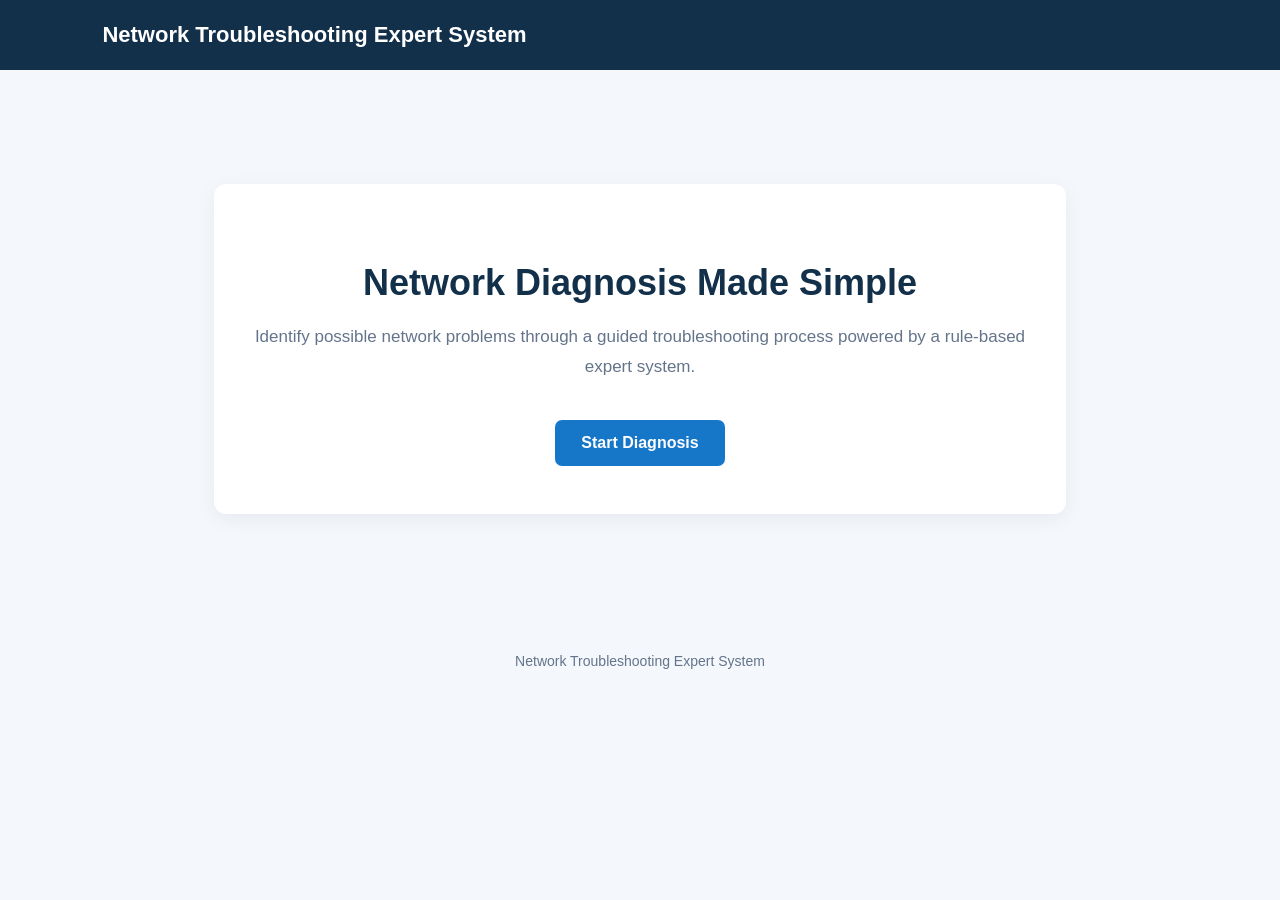
==== Backend/network-troubleshooting/src/main/resources/templates/index.html @ 53e064cd "add front end structure" ====
<!DOCTYPE html>
<html lang="en">
<head>
    <meta charset="UTF-8">
    <meta name="viewport" content="width=device-width, initial-scale=1.0">
    <title>Network Troubleshooting Expert System</title>

    <style>
        * {
            box-sizing: border-box;
        }

        body {
            margin: 0;
            font-family: Arial, sans-serif;
            background: #f4f7fb;
            color: #1e293b;
        }

        header {
            background: #12304a;
            color: white;
            padding: 22px 8%;
        }

        header h2 {
            margin: 0;
            font-size: 22px;
        }

        main {
            max-width: 900px;
            margin: 90px auto;
            padding: 24px;
            text-align: center;
        }

        .card {
            background: white;
            padding: 48px 30px;
            border-radius: 12px;
            box-shadow: 0 5px 20px rgba(0, 0, 0, 0.06);
        }

        h1 {
            color: #12304a;
            font-size: 36px;
            margin-bottom: 18px;
        }

        p {
            color: #64748b;
            line-height: 1.8;
            font-size: 17px;
        }

        .button {
            display: inline-block;
            margin-top: 20px;
            padding: 14px 26px;
            background: #1677c8;
            color: white;
            text-decoration: none;
            border-radius: 7px;
            font-weight: bold;
        }

        .button:hover {
            background: #105fa1;
        }

        footer {
            text-align: center;
            padding: 25px;
            color: #64748b;
            font-size: 14px;
        }
    </style>
</head>

<body>

<header>
    <h2>Network Troubleshooting Expert System</h2>
</header>

<main>
    <section class="card">
        <h1>Network Diagnosis Made Simple</h1>

        <p>
            Identify possible network problems through a guided
            troubleshooting process powered by a rule-based expert system.
        </p>

        <a href="/diagnosis" class="button">
            Start Diagnosis
        </a>
    </section>
</main>

<footer>
    Network Troubleshooting Expert System
</footer>

</body>
</html>
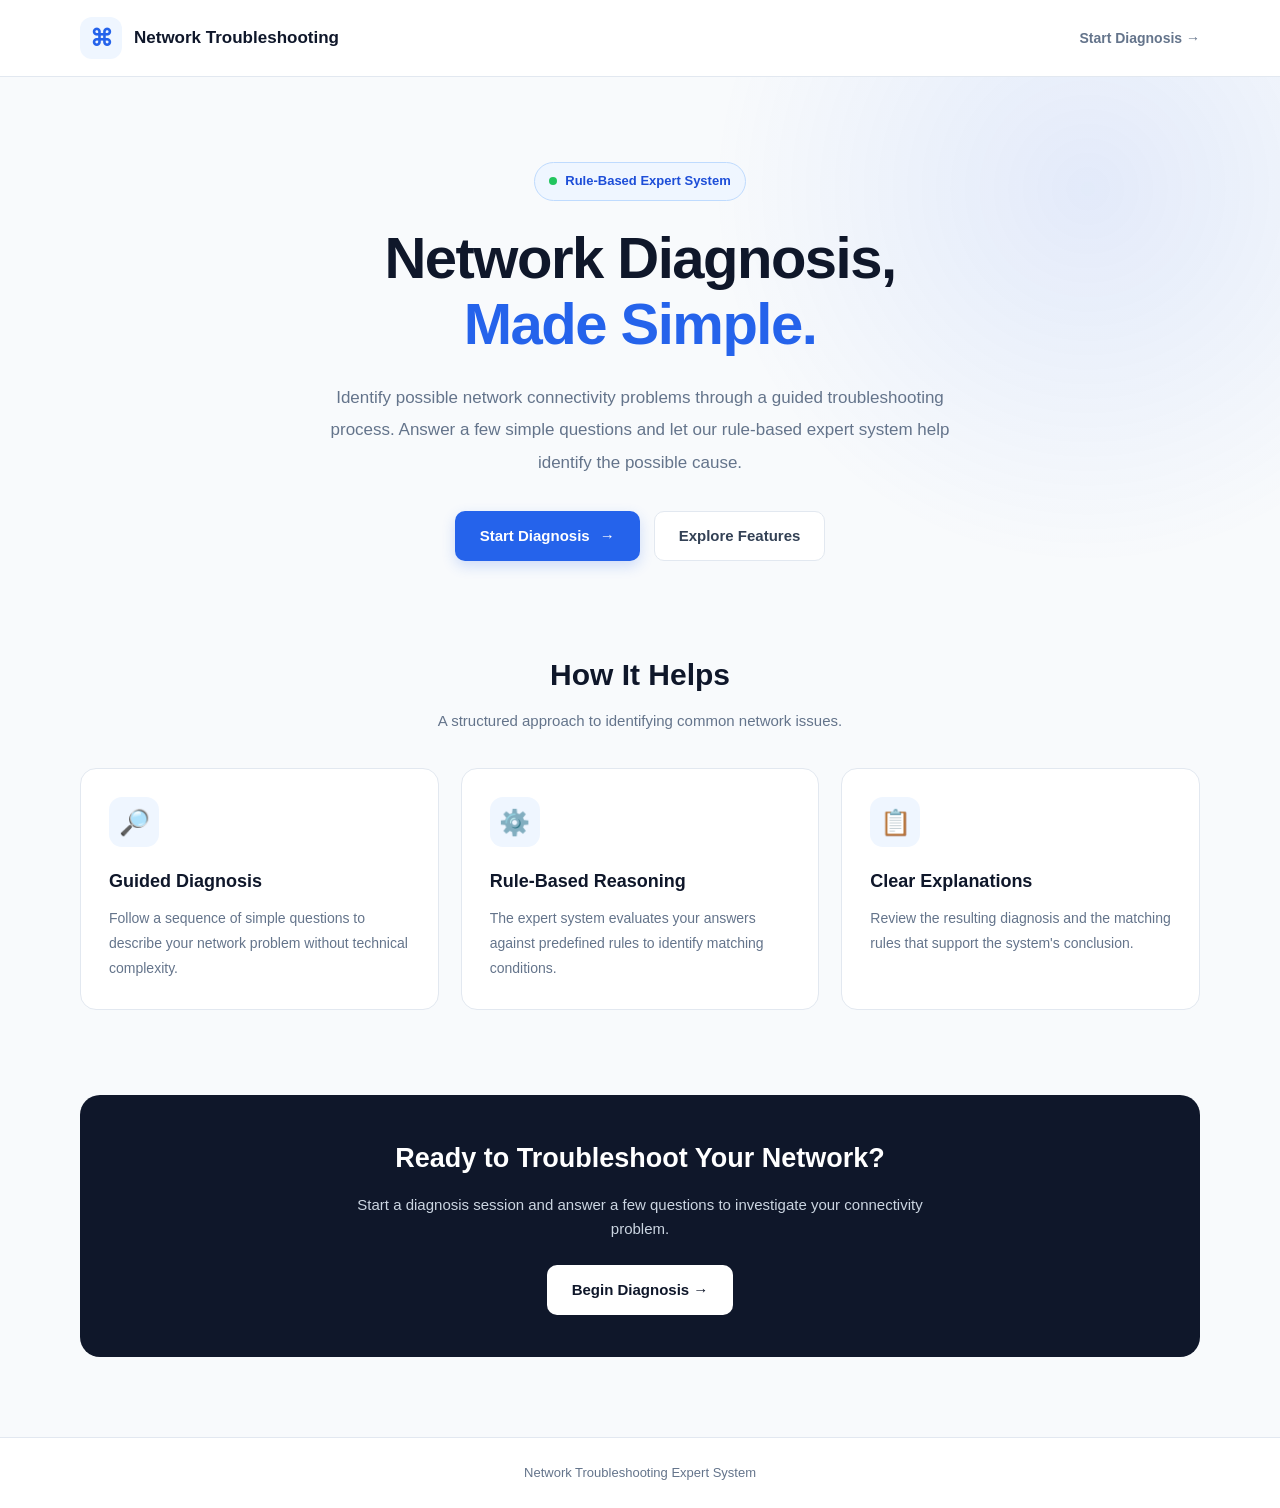
==== commit c56f55fe: "adding and finishing frontend" ====
--- a/Backend/network-troubleshooting/src/main/resources/templates/index.html
+++ b/Backend/network-troubleshooting/src/main/resources/templates/index.html
@@ -1,80 +1,361 @@
-
 <!DOCTYPE html>
-<html lang="en">
+<html lang="en" xmlns:th="http://www.thymeleaf.org">
 <head>
     <meta charset="UTF-8">
     <meta name="viewport" content="width=device-width, initial-scale=1.0">
-    <title>Network Troubleshooting Expert System</title>
+
+    <title>Network Troubleshooting | Expert System</title>
 
     <style>
         * {
             box-sizing: border-box;
+            margin: 0;
+            padding: 0;
+        }
+
+        :root {
+            --primary: #2563eb;
+            --primary-dark: #1d4ed8;
+            --navy: #0f172a;
+            --text: #334155;
+            --muted: #64748b;
+            --background: #f8fafc;
+            --border: #e2e8f0;
+        }
+
+        html {
+            scroll-behavior: smooth;
         }
 
         body {
-            margin: 0;
-            font-family: Arial, sans-serif;
-            background: #f4f7fb;
-            color: #1e293b;
-        }
+            font-family: Arial, Helvetica, sans-serif;
+            background: var(--background);
+            color: var(--text);
+            line-height: 1.6;
+        }
+
+        a {
+            text-decoration: none;
+        }
+
+        .container {
+            width: min(1120px, 90%);
+            margin: 0 auto;
+        }
+
+        /* Navigation */
 
         header {
-            background: #12304a;
+            background: #ffffff;
+            border-bottom: 1px solid var(--border);
+        }
+
+        .navbar {
+            min-height: 76px;
+            display: flex;
+            align-items: center;
+            justify-content: space-between;
+            gap: 20px;
+        }
+
+        .brand {
+            display: flex;
+            align-items: center;
+            gap: 12px;
+            color: var(--navy);
+            font-size: 17px;
+            font-weight: 700;
+        }
+
+        .brand-icon {
+            width: 42px;
+            height: 42px;
+            display: grid;
+            place-items: center;
+            border-radius: 12px;
+            background: #eff6ff;
+            color: var(--primary);
+            font-size: 23px;
+        }
+
+        .nav-link {
+            color: var(--muted);
+            font-size: 14px;
+            font-weight: 600;
+        }
+
+        .nav-link:hover {
+            color: var(--primary);
+        }
+
+        /* Hero */
+
+        .hero {
+            padding: 85px 0 75px;
+            background:
+                    radial-gradient(
+                            circle at 85% 20%,
+                            rgba(37, 99, 235, 0.10),
+                            transparent 32%
+                    ),
+                    var(--background);
+        }
+
+        .hero-content {
+            max-width: 790px;
+            margin: 0 auto;
+            text-align: center;
+        }
+
+        .eyebrow {
+            display: inline-flex;
+            align-items: center;
+            gap: 8px;
+            padding: 8px 14px;
+            border: 1px solid #bfdbfe;
+            border-radius: 999px;
+            background: #eff6ff;
+            color: var(--primary-dark);
+            font-size: 13px;
+            font-weight: 700;
+            margin-bottom: 24px;
+        }
+
+        .status-dot {
+            width: 8px;
+            height: 8px;
+            background: #22c55e;
+            border-radius: 50%;
+        }
+
+        .hero h1 {
+            color: var(--navy);
+            font-size: clamp(36px, 5vw, 58px);
+            line-height: 1.15;
+            letter-spacing: -1.5px;
+            margin-bottom: 24px;
+        }
+
+        .hero h1 span {
+            color: var(--primary);
+        }
+
+        .hero-description {
+            max-width: 660px;
+            margin: 0 auto;
+            color: var(--muted);
+            font-size: 17px;
+            line-height: 1.9;
+        }
+
+        .hero-actions {
+            display: flex;
+            align-items: center;
+            justify-content: center;
+            gap: 14px;
+            flex-wrap: wrap;
+            margin-top: 32px;
+        }
+
+        .button {
+            min-height: 50px;
+            display: inline-flex;
+            align-items: center;
+            justify-content: center;
+            gap: 10px;
+            padding: 0 24px;
+            border: 1px solid transparent;
+            border-radius: 10px;
+            font-size: 15px;
+            font-weight: 700;
+            transition: 0.2s ease;
+        }
+
+        .button-primary {
+            background: var(--primary);
             color: white;
-            padding: 22px 8%;
-        }
-
-        header h2 {
-            margin: 0;
-            font-size: 22px;
-        }
-
-        main {
-            max-width: 900px;
-            margin: 90px auto;
-            padding: 24px;
+            box-shadow: 0 5px 14px rgba(37, 99, 235, 0.20);
+        }
+
+        .button-primary:hover {
+            background: var(--primary-dark);
+            transform: translateY(-2px);
+        }
+
+        .button-secondary {
+            background: white;
+            color: var(--text);
+            border-color: var(--border);
+        }
+
+        .button-secondary:hover {
+            border-color: #93c5fd;
+            color: var(--primary);
+        }
+
+        /* Features */
+
+        .features {
+            padding: 15px 0 85px;
+        }
+
+        .section-heading {
             text-align: center;
-        }
-
-        .card {
+            margin-bottom: 35px;
+        }
+
+        .section-heading h2 {
+            color: var(--navy);
+            font-size: 30px;
+            margin-bottom: 10px;
+        }
+
+        .section-heading p {
+            color: var(--muted);
+            font-size: 15px;
+        }
+
+        .feature-grid {
+            display: grid;
+            grid-template-columns: repeat(3, minmax(0, 1fr));
+            gap: 22px;
+        }
+
+        .feature-card {
+            padding: 28px;
             background: white;
-            padding: 48px 30px;
-            border-radius: 12px;
-            box-shadow: 0 5px 20px rgba(0, 0, 0, 0.06);
-        }
-
-        h1 {
-            color: #12304a;
-            font-size: 36px;
-            margin-bottom: 18px;
-        }
-
-        p {
-            color: #64748b;
+            border: 1px solid var(--border);
+            border-radius: 16px;
+            transition: 0.2s ease;
+        }
+
+        .feature-card:hover {
+            transform: translateY(-4px);
+            border-color: #bfdbfe;
+            box-shadow: 0 12px 28px rgba(15, 23, 42, 0.06);
+        }
+
+        .feature-icon {
+            width: 50px;
+            height: 50px;
+            display: grid;
+            place-items: center;
+            margin-bottom: 20px;
+            border-radius: 13px;
+            background: #eff6ff;
+            font-size: 25px;
+        }
+
+        .feature-card h3 {
+            color: var(--navy);
+            font-size: 18px;
+            margin-bottom: 10px;
+        }
+
+        .feature-card p {
+            color: var(--muted);
+            font-size: 14px;
             line-height: 1.8;
-            font-size: 17px;
-        }
-
-        .button {
-            display: inline-block;
-            margin-top: 20px;
-            padding: 14px 26px;
-            background: #1677c8;
+        }
+
+        /* Call to action */
+
+        .cta {
+            padding: 0 0 80px;
+        }
+
+        .cta-card {
+            padding: 42px 30px;
+            border-radius: 20px;
+            background: var(--navy);
+            text-align: center;
             color: white;
-            text-decoration: none;
-            border-radius: 7px;
-            font-weight: bold;
-        }
-
-        .button:hover {
-            background: #105fa1;
-        }
+        }
+
+        .cta-card h2 {
+            font-size: 27px;
+            margin-bottom: 12px;
+        }
+
+        .cta-card p {
+            max-width: 600px;
+            margin: 0 auto;
+            color: #cbd5e1;
+            font-size: 15px;
+        }
+
+        .cta-card .button {
+            margin-top: 24px;
+            background: white;
+            color: var(--navy);
+        }
+
+        .cta-card .button:hover {
+            background: #dbeafe;
+        }
+
+        /* Footer */
 
         footer {
+            padding: 25px 0;
+            border-top: 1px solid var(--border);
+            background: white;
             text-align: center;
-            padding: 25px;
-            color: #64748b;
-            font-size: 14px;
+            color: var(--muted);
+            font-size: 13px;
+        }
+
+        /* Responsive layout */
+
+        @media (max-width: 800px) {
+            .hero {
+                padding: 65px 0;
+            }
+
+            .feature-grid {
+                grid-template-columns: 1fr;
+            }
+
+            .feature-card {
+                padding: 24px;
+            }
+        }
+
+        @media (max-width: 480px) {
+            .brand {
+                font-size: 13px;
+            }
+
+            .brand-icon {
+                width: 36px;
+                height: 36px;
+                font-size: 20px;
+            }
+
+            .hero h1 {
+                letter-spacing: -0.8px;
+            }
+
+            .hero-description {
+                font-size: 15px;
+            }
+
+            .hero-actions {
+                flex-direction: column;
+            }
+
+            .hero-actions .button {
+                width: 100%;
+            }
+
+            .section-heading h2,
+            .cta-card h2 {
+                font-size: 24px;
+            }
+
+            .cta-card {
+                padding: 32px 22px;
+            }
         }
     </style>
 </head>
@@ -82,26 +363,115 @@
 <body>
 
 <header>
-    <h2>Network Troubleshooting Expert System</h2>
+    <div class="container navbar">
+        <a href="/" class="brand">
+            <span class="brand-icon">⌘</span>
+            <span>Network Troubleshooting</span>
+        </a>
+
+        <a href="/diagnosis" class="nav-link">
+            Start Diagnosis →
+        </a>
+    </div>
 </header>
 
 <main>
-    <section class="card">
-        <h1>Network Diagnosis Made Simple</h1>
-
-        <p>
-            Identify possible network problems through a guided
-            troubleshooting process powered by a rule-based expert system.
-        </p>
-
-        <a href="/diagnosis" class="button">
-            Start Diagnosis
-        </a>
+    <section class="hero">
+        <div class="container hero-content">
+
+            <div class="eyebrow">
+                <span class="status-dot"></span>
+                Rule-Based Expert System
+            </div>
+
+            <h1>
+                Network Diagnosis,<br>
+                <span>Made Simple.</span>
+            </h1>
+
+            <p class="hero-description">
+                Identify possible network connectivity problems through
+                a guided troubleshooting process. Answer a few simple
+                questions and let our rule-based expert system help
+                identify the possible cause.
+            </p>
+
+            <div class="hero-actions">
+                <a href="/diagnosis" class="button button-primary">
+                    Start Diagnosis <span>→</span>
+                </a>
+
+                <a href="#features" class="button button-secondary">
+                    Explore Features
+                </a>
+            </div>
+
+        </div>
+    </section>
+
+    <section class="features" id="features">
+        <div class="container">
+
+            <div class="section-heading">
+                <h2>How It Helps</h2>
+                <p>A structured approach to identifying common network issues.</p>
+            </div>
+
+            <div class="feature-grid">
+
+                <article class="feature-card">
+                    <div class="feature-icon">🔎</div>
+                    <h3>Guided Diagnosis</h3>
+                    <p>
+                        Follow a sequence of simple questions to describe
+                        your network problem without technical complexity.
+                    </p>
+                </article>
+
+                <article class="feature-card">
+                    <div class="feature-icon">⚙️</div>
+                    <h3>Rule-Based Reasoning</h3>
+                    <p>
+                        The expert system evaluates your answers against
+                        predefined rules to identify matching conditions.
+                    </p>
+                </article>
+
+                <article class="feature-card">
+                    <div class="feature-icon">📋</div>
+                    <h3>Clear Explanations</h3>
+                    <p>
+                        Review the resulting diagnosis and the matching
+                        rules that support the system's conclusion.
+                    </p>
+                </article>
+
+            </div>
+        </div>
+    </section>
+
+    <section class="cta">
+        <div class="container">
+            <div class="cta-card">
+                <h2>Ready to Troubleshoot Your Network?</h2>
+
+                <p>
+                    Start a diagnosis session and answer a few questions
+                    to investigate your connectivity problem.
+                </p>
+
+                <a href="/diagnosis" class="button">
+                    Begin Diagnosis →
+                </a>
+            </div>
+        </div>
     </section>
 </main>
 
 <footer>
-    Network Troubleshooting Expert System
+    <div class="container">
+        Network Troubleshooting Expert System
+    </div>
 </footer>
 
 </body>
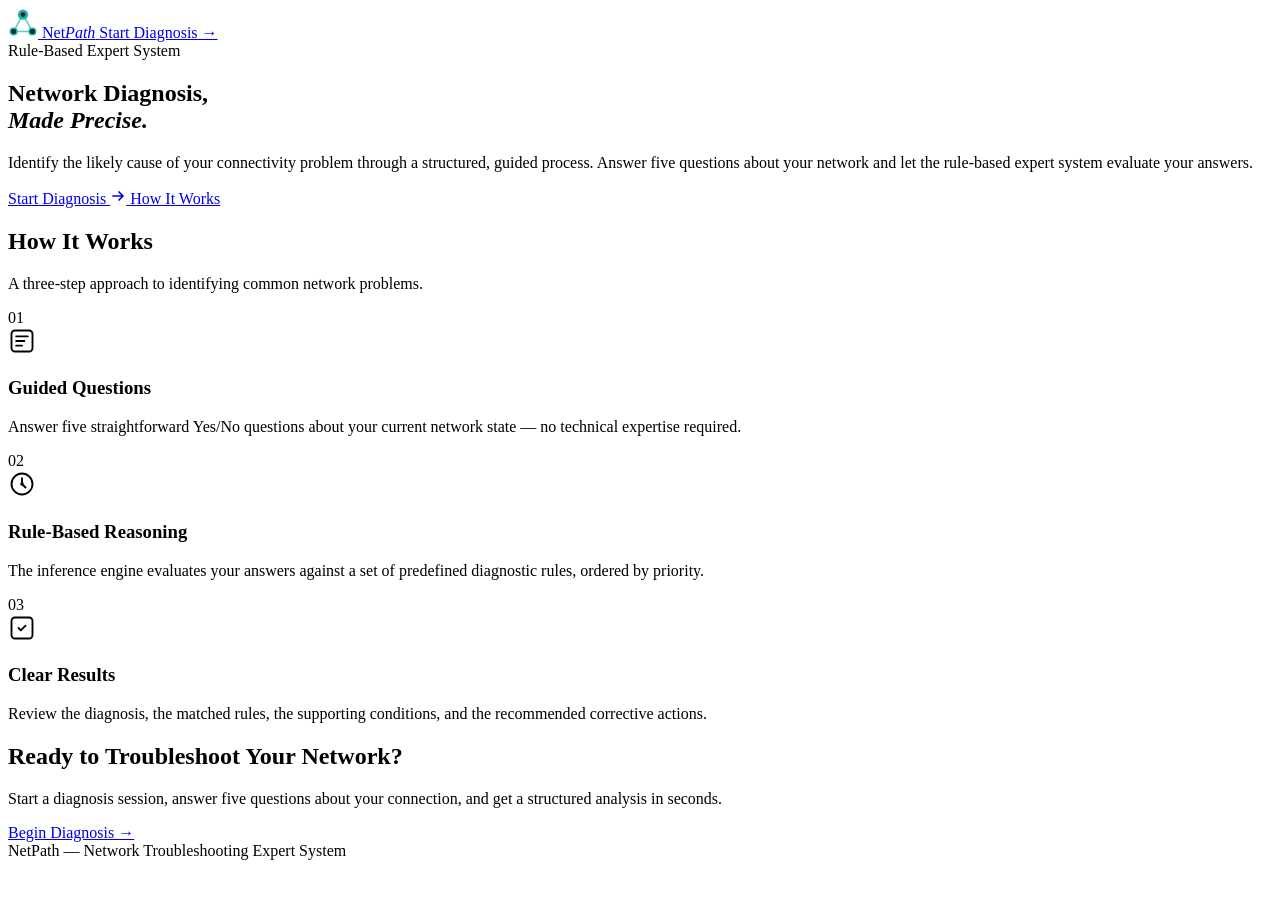
==== commit d4c9f6d3: "Editing frontend and make it dark theme" ====
--- a/Backend/network-troubleshooting/src/main/resources/templates/index.html
+++ b/Backend/network-troubleshooting/src/main/resources/templates/index.html
@@ -4,473 +4,160 @@
     <meta charset="UTF-8">
     <meta name="viewport" content="width=device-width, initial-scale=1.0">
 
-    <title>Network Troubleshooting | Expert System</title>
+    <title>NetPath | Network Troubleshooting Expert System</title>
 
-    <style>
-        * {
-            box-sizing: border-box;
-            margin: 0;
-            padding: 0;
-        }
-
-        :root {
-            --primary: #2563eb;
-            --primary-dark: #1d4ed8;
-            --navy: #0f172a;
-            --text: #334155;
-            --muted: #64748b;
-            --background: #f8fafc;
-            --border: #e2e8f0;
-        }
-
-        html {
-            scroll-behavior: smooth;
-        }
-
-        body {
-            font-family: Arial, Helvetica, sans-serif;
-            background: var(--background);
-            color: var(--text);
-            line-height: 1.6;
-        }
-
-        a {
-            text-decoration: none;
-        }
-
-        .container {
-            width: min(1120px, 90%);
-            margin: 0 auto;
-        }
-
-        /* Navigation */
-
-        header {
-            background: #ffffff;
-            border-bottom: 1px solid var(--border);
-        }
-
-        .navbar {
-            min-height: 76px;
-            display: flex;
-            align-items: center;
-            justify-content: space-between;
-            gap: 20px;
-        }
-
-        .brand {
-            display: flex;
-            align-items: center;
-            gap: 12px;
-            color: var(--navy);
-            font-size: 17px;
-            font-weight: 700;
-        }
-
-        .brand-icon {
-            width: 42px;
-            height: 42px;
-            display: grid;
-            place-items: center;
-            border-radius: 12px;
-            background: #eff6ff;
-            color: var(--primary);
-            font-size: 23px;
-        }
-
-        .nav-link {
-            color: var(--muted);
-            font-size: 14px;
-            font-weight: 600;
-        }
-
-        .nav-link:hover {
-            color: var(--primary);
-        }
-
-        /* Hero */
-
-        .hero {
-            padding: 85px 0 75px;
-            background:
-                    radial-gradient(
-                            circle at 85% 20%,
-                            rgba(37, 99, 235, 0.10),
-                            transparent 32%
-                    ),
-                    var(--background);
-        }
-
-        .hero-content {
-            max-width: 790px;
-            margin: 0 auto;
-            text-align: center;
-        }
-
-        .eyebrow {
-            display: inline-flex;
-            align-items: center;
-            gap: 8px;
-            padding: 8px 14px;
-            border: 1px solid #bfdbfe;
-            border-radius: 999px;
-            background: #eff6ff;
-            color: var(--primary-dark);
-            font-size: 13px;
-            font-weight: 700;
-            margin-bottom: 24px;
-        }
-
-        .status-dot {
-            width: 8px;
-            height: 8px;
-            background: #22c55e;
-            border-radius: 50%;
-        }
-
-        .hero h1 {
-            color: var(--navy);
-            font-size: clamp(36px, 5vw, 58px);
-            line-height: 1.15;
-            letter-spacing: -1.5px;
-            margin-bottom: 24px;
-        }
-
-        .hero h1 span {
-            color: var(--primary);
-        }
-
-        .hero-description {
-            max-width: 660px;
-            margin: 0 auto;
-            color: var(--muted);
-            font-size: 17px;
-            line-height: 1.9;
-        }
-
-        .hero-actions {
-            display: flex;
-            align-items: center;
-            justify-content: center;
-            gap: 14px;
-            flex-wrap: wrap;
-            margin-top: 32px;
-        }
-
-        .button {
-            min-height: 50px;
-            display: inline-flex;
-            align-items: center;
-            justify-content: center;
-            gap: 10px;
-            padding: 0 24px;
-            border: 1px solid transparent;
-            border-radius: 10px;
-            font-size: 15px;
-            font-weight: 700;
-            transition: 0.2s ease;
-        }
-
-        .button-primary {
-            background: var(--primary);
-            color: white;
-            box-shadow: 0 5px 14px rgba(37, 99, 235, 0.20);
-        }
-
-        .button-primary:hover {
-            background: var(--primary-dark);
-            transform: translateY(-2px);
-        }
-
-        .button-secondary {
-            background: white;
-            color: var(--text);
-            border-color: var(--border);
-        }
-
-        .button-secondary:hover {
-            border-color: #93c5fd;
-            color: var(--primary);
-        }
-
-        /* Features */
-
-        .features {
-            padding: 15px 0 85px;
-        }
-
-        .section-heading {
-            text-align: center;
-            margin-bottom: 35px;
-        }
-
-        .section-heading h2 {
-            color: var(--navy);
-            font-size: 30px;
-            margin-bottom: 10px;
-        }
-
-        .section-heading p {
-            color: var(--muted);
-            font-size: 15px;
-        }
-
-        .feature-grid {
-            display: grid;
-            grid-template-columns: repeat(3, minmax(0, 1fr));
-            gap: 22px;
-        }
-
-        .feature-card {
-            padding: 28px;
-            background: white;
-            border: 1px solid var(--border);
-            border-radius: 16px;
-            transition: 0.2s ease;
-        }
-
-        .feature-card:hover {
-            transform: translateY(-4px);
-            border-color: #bfdbfe;
-            box-shadow: 0 12px 28px rgba(15, 23, 42, 0.06);
-        }
-
-        .feature-icon {
-            width: 50px;
-            height: 50px;
-            display: grid;
-            place-items: center;
-            margin-bottom: 20px;
-            border-radius: 13px;
-            background: #eff6ff;
-            font-size: 25px;
-        }
-
-        .feature-card h3 {
-            color: var(--navy);
-            font-size: 18px;
-            margin-bottom: 10px;
-        }
-
-        .feature-card p {
-            color: var(--muted);
-            font-size: 14px;
-            line-height: 1.8;
-        }
-
-        /* Call to action */
-
-        .cta {
-            padding: 0 0 80px;
-        }
-
-        .cta-card {
-            padding: 42px 30px;
-            border-radius: 20px;
-            background: var(--navy);
-            text-align: center;
-            color: white;
-        }
-
-        .cta-card h2 {
-            font-size: 27px;
-            margin-bottom: 12px;
-        }
-
-        .cta-card p {
-            max-width: 600px;
-            margin: 0 auto;
-            color: #cbd5e1;
-            font-size: 15px;
-        }
-
-        .cta-card .button {
-            margin-top: 24px;
-            background: white;
-            color: var(--navy);
-        }
-
-        .cta-card .button:hover {
-            background: #dbeafe;
-        }
-
-        /* Footer */
-
-        footer {
-            padding: 25px 0;
-            border-top: 1px solid var(--border);
-            background: white;
-            text-align: center;
-            color: var(--muted);
-            font-size: 13px;
-        }
-
-        /* Responsive layout */
-
-        @media (max-width: 800px) {
-            .hero {
-                padding: 65px 0;
-            }
-
-            .feature-grid {
-                grid-template-columns: 1fr;
-            }
-
-            .feature-card {
-                padding: 24px;
-            }
-        }
-
-        @media (max-width: 480px) {
-            .brand {
-                font-size: 13px;
-            }
-
-            .brand-icon {
-                width: 36px;
-                height: 36px;
-                font-size: 20px;
-            }
-
-            .hero h1 {
-                letter-spacing: -0.8px;
-            }
-
-            .hero-description {
-                font-size: 15px;
-            }
-
-            .hero-actions {
-                flex-direction: column;
-            }
-
-            .hero-actions .button {
-                width: 100%;
-            }
-
-            .section-heading h2,
-            .cta-card h2 {
-                font-size: 24px;
-            }
-
-            .cta-card {
-                padding: 32px 22px;
-            }
-        }
-    </style>
+    <link rel="icon" type="image/svg+xml" th:href="@{/favicon.svg}" href="/favicon.svg">
+    <link rel="stylesheet" th:href="@{/style.css}" href="/style.css">
 </head>
 
 <body>
 
-<header>
+<header class="site-header">
     <div class="container navbar">
-        <a href="/" class="brand">
-            <span class="brand-icon">⌘</span>
-            <span>Network Troubleshooting</span>
+        <a href="/" class="brand" aria-label="NetPath home">
+            <svg class="brand-mark" width="30" height="30" viewBox="0 0 32 32" fill="none"
+                 xmlns="http://www.w3.org/2000/svg" aria-hidden="true">
+                <line x1="16" y1="7"  x2="6"  y2="25" stroke="#14b8a6" stroke-width="1.6"
+                      stroke-linecap="round" opacity="0.70"/>
+                <line x1="16" y1="7"  x2="26" y2="25" stroke="#14b8a6" stroke-width="1.6"
+                      stroke-linecap="round" opacity="0.70"/>
+                <line x1="6"  y1="25" x2="26" y2="25" stroke="#14b8a6" stroke-width="1.6"
+                      stroke-linecap="round" opacity="0.70"/>
+                <circle cx="6"  cy="25" r="3.5" fill="#132633" stroke="#14b8a6" stroke-width="1.6"/>
+                <circle cx="26" cy="25" r="3.5" fill="#132633" stroke="#14b8a6" stroke-width="1.6"/>
+                <circle cx="16" cy="7"  r="5.5" fill="#14b8a6"/>
+                <circle cx="16" cy="7"  r="2.5" fill="#0c121e"/>
+            </svg>
+            <span class="brand-name">Net<em>Path</em></span>
         </a>
 
-        <a href="/diagnosis" class="nav-link">
-            Start Diagnosis →
-        </a>
+        <a href="/diagnosis" class="nav-link">Start Diagnosis →</a>
     </div>
 </header>
 
 <main>
+
+    <!-- Hero -->
     <section class="hero">
         <div class="container hero-content">
 
-            <div class="eyebrow">
-                <span class="status-dot"></span>
-                Rule-Based Expert System
-            </div>
+            <div class="eyebrow">Rule-Based Expert System</div>
 
             <h1>
                 Network Diagnosis,<br>
-                <span>Made Simple.</span>
+                <em>Made Precise.</em>
             </h1>
 
-            <p class="hero-description">
-                Identify possible network connectivity problems through
-                a guided troubleshooting process. Answer a few simple
-                questions and let our rule-based expert system help
-                identify the possible cause.
+            <p class="hero-sub">
+                Identify the likely cause of your connectivity problem through a
+                structured, guided process. Answer five questions about your network
+                and let the rule-based expert system evaluate your answers.
             </p>
 
             <div class="hero-actions">
-                <a href="/diagnosis" class="button button-primary">
-                    Start Diagnosis <span>→</span>
+                <a href="/diagnosis" class="btn btn--primary btn--lg">
+                    Start Diagnosis
+                    <svg width="16" height="16" viewBox="0 0 16 16" fill="none" aria-hidden="true">
+                        <path d="M3 8h10M9 4l4 4-4 4" stroke="currentColor" stroke-width="1.7"
+                              stroke-linecap="round" stroke-linejoin="round"/>
+                    </svg>
                 </a>
-
-                <a href="#features" class="button button-secondary">
-                    Explore Features
+                <a href="#how-it-works" class="btn btn--secondary btn--lg">
+                    How It Works
                 </a>
             </div>
 
         </div>
     </section>
 
-    <section class="features" id="features">
+    <!-- How it works -->
+    <section class="steps" id="how-it-works">
         <div class="container">
 
-            <div class="section-heading">
-                <h2>How It Helps</h2>
-                <p>A structured approach to identifying common network issues.</p>
+            <div class="steps-heading">
+                <h2>How It Works</h2>
+                <p>A three-step approach to identifying common network problems.</p>
             </div>
 
-            <div class="feature-grid">
+            <div class="step-grid">
 
-                <article class="feature-card">
-                    <div class="feature-icon">🔎</div>
-                    <h3>Guided Diagnosis</h3>
+                <div class="step-card">
+                    <div class="step-num">01</div>
+                    <div class="step-icon" aria-hidden="true">
+                        <svg width="28" height="28" viewBox="0 0 24 24" fill="none">
+                            <rect x="3" y="3" width="18" height="18" rx="3"
+                                  stroke="currentColor" stroke-width="1.6"/>
+                            <path d="M7 8h10M7 12h7M7 16h5"
+                                  stroke="currentColor" stroke-width="1.6" stroke-linecap="round"/>
+                        </svg>
+                    </div>
+                    <h3>Guided Questions</h3>
                     <p>
-                        Follow a sequence of simple questions to describe
-                        your network problem without technical complexity.
+                        Answer five straightforward Yes/No questions about your
+                        current network state — no technical expertise required.
                     </p>
-                </article>
+                </div>
 
-                <article class="feature-card">
-                    <div class="feature-icon">⚙️</div>
+                <div class="step-card">
+                    <div class="step-num">02</div>
+                    <div class="step-icon" aria-hidden="true">
+                        <svg width="28" height="28" viewBox="0 0 24 24" fill="none">
+                            <circle cx="12" cy="12" r="9" stroke="currentColor" stroke-width="1.6"/>
+                            <path d="M12 7v5l3 3" stroke="currentColor" stroke-width="1.6"
+                                  stroke-linecap="round" stroke-linejoin="round"/>
+                            <circle cx="12" cy="12" r="1.5" fill="currentColor"/>
+                        </svg>
+                    </div>
                     <h3>Rule-Based Reasoning</h3>
                     <p>
-                        The expert system evaluates your answers against
-                        predefined rules to identify matching conditions.
+                        The inference engine evaluates your answers against a
+                        set of predefined diagnostic rules, ordered by priority.
                     </p>
-                </article>
+                </div>
 
-                <article class="feature-card">
-                    <div class="feature-icon">📋</div>
-                    <h3>Clear Explanations</h3>
+                <div class="step-card">
+                    <div class="step-num">03</div>
+                    <div class="step-icon" aria-hidden="true">
+                        <svg width="28" height="28" viewBox="0 0 24 24" fill="none">
+                            <path d="M9 12l2 2 4-4" stroke="currentColor" stroke-width="1.6"
+                                  stroke-linecap="round" stroke-linejoin="round"/>
+                            <rect x="3" y="3" width="18" height="18" rx="3"
+                                  stroke="currentColor" stroke-width="1.6"/>
+                        </svg>
+                    </div>
+                    <h3>Clear Results</h3>
                     <p>
-                        Review the resulting diagnosis and the matching
-                        rules that support the system's conclusion.
+                        Review the diagnosis, the matched rules, the supporting
+                        conditions, and the recommended corrective actions.
                     </p>
-                </article>
+                </div>
 
             </div>
+
         </div>
     </section>
 
+    <!-- CTA -->
     <section class="cta">
         <div class="container">
             <div class="cta-card">
                 <h2>Ready to Troubleshoot Your Network?</h2>
-
                 <p>
-                    Start a diagnosis session and answer a few questions
-                    to investigate your connectivity problem.
+                    Start a diagnosis session, answer five questions about your
+                    connection, and get a structured analysis in seconds.
                 </p>
-
-                <a href="/diagnosis" class="button">
+                <a href="/diagnosis" class="btn btn--lg">
                     Begin Diagnosis →
                 </a>
             </div>
         </div>
     </section>
+
 </main>
 
-<footer>
+<footer class="site-footer">
     <div class="container">
-        Network Troubleshooting Expert System
+        NetPath &mdash; Network Troubleshooting Expert System
     </div>
 </footer>
 
